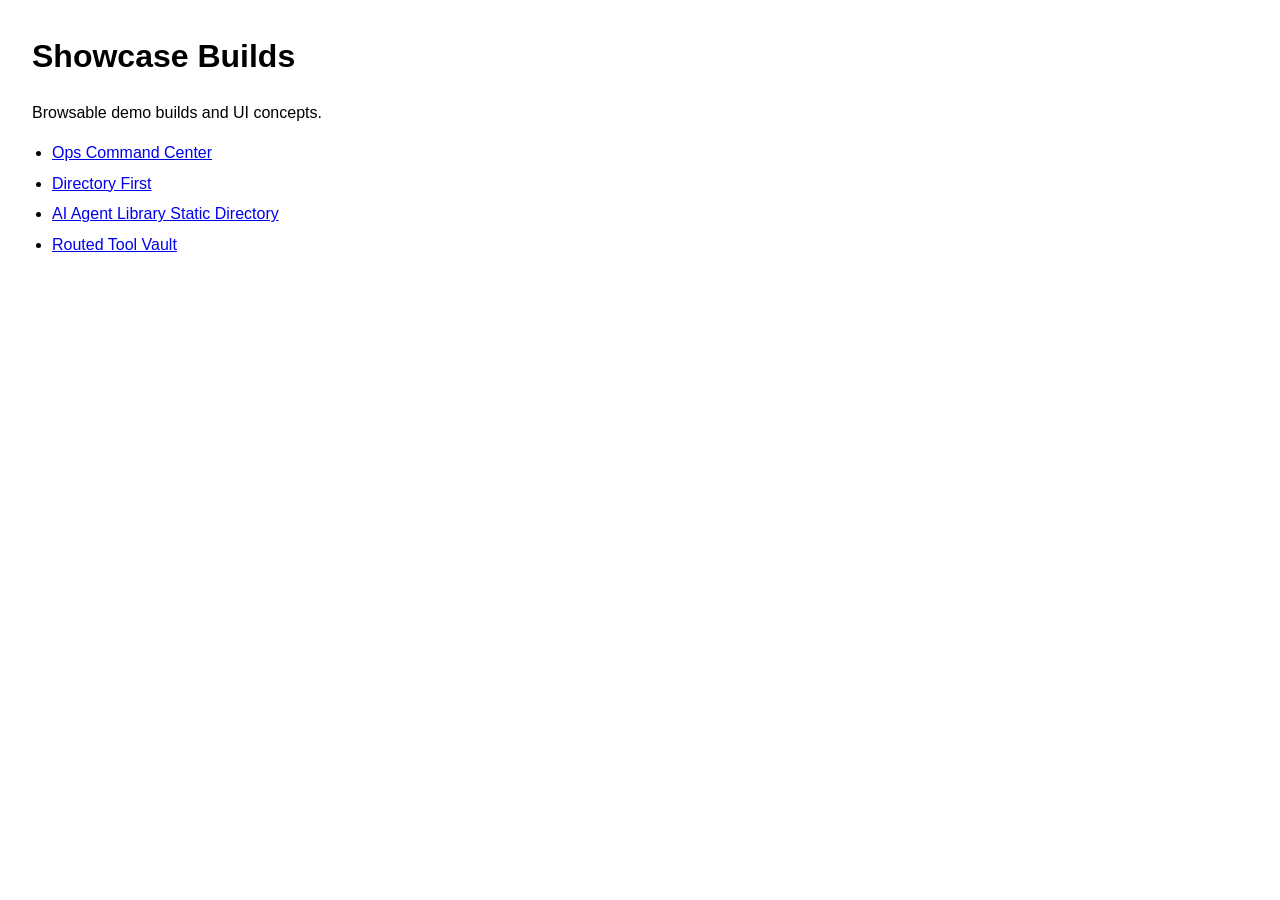
==== showcase/index.html @ b46eae2e "Simplify repo structure around directory, ai-tools, data, docs, and showcase" ====
<!doctype html>
<html lang="en">
<head>
  <meta charset="utf-8">
  <meta name="viewport" content="width=device-width, initial-scale=1">
  <title>Showcase Builds</title>
  <style>
    body {
      font-family: Arial, sans-serif;
      margin: 2rem;
      line-height: 1.5;
    }
    h1 {
      margin-top: 0;
    }
    ul {
      padding-left: 1.25rem;
    }
    li {
      margin: 0.4rem 0;
    }
  </style>
</head>
<body>
  <h1>Showcase Builds</h1>
  <p>Browsable demo builds and UI concepts.</p>

  <ul>
    <li><a href="./builds/ops-command-center/index.html">Ops Command Center</a></li>
    <li><a href="./builds/directory-first/index.html">Directory First</a></li>
    <li><a href="./builds/ai-agent-library-static/index.html">AI Agent Library Static Directory</a></li>
    <li><a href="./builds/routed-tool-vault/index.html">Routed Tool Vault</a></li>
  </ul>
</body>
</html>
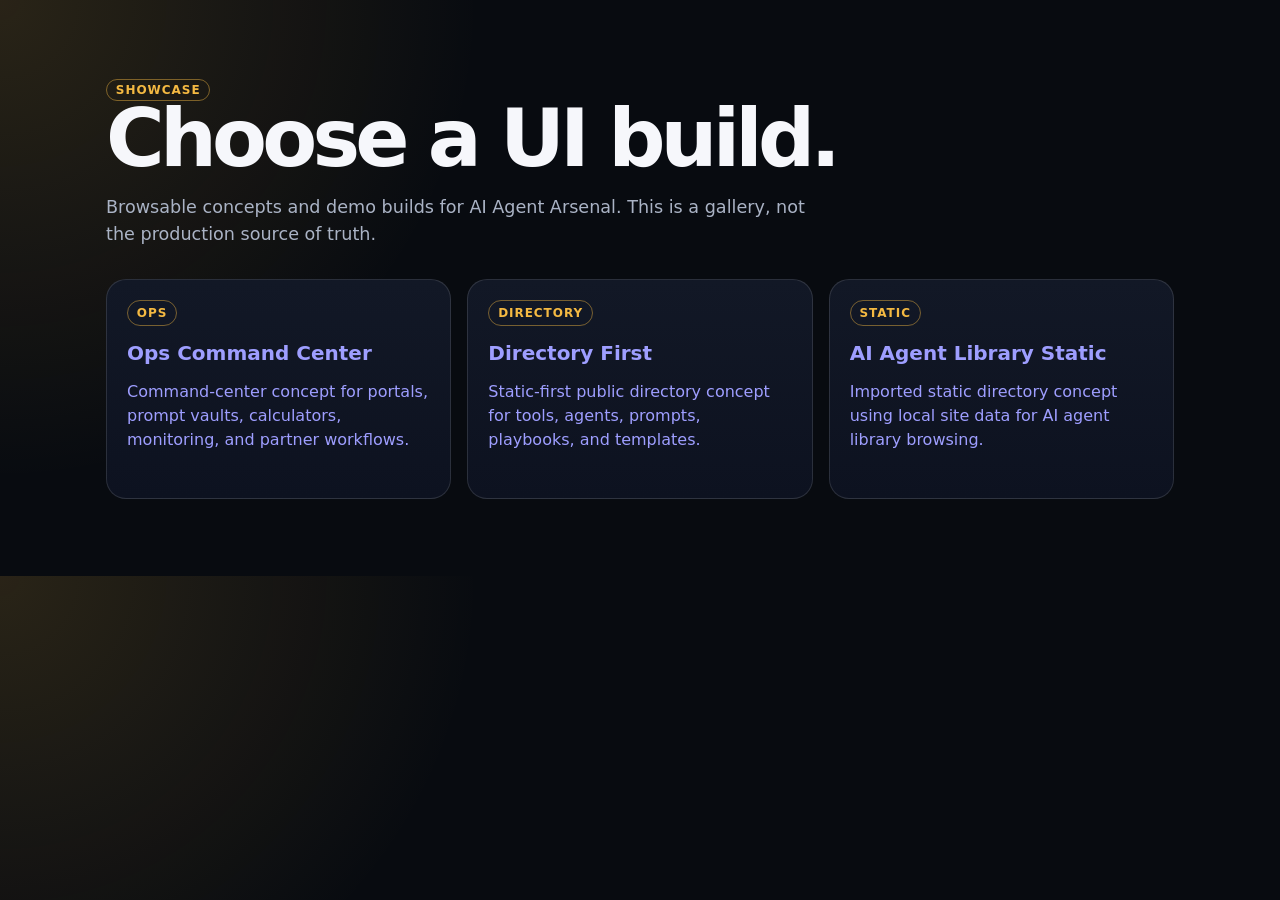
==== commit b1ce229d: "Update showcase index" ====
--- a/showcase/index.html
+++ b/showcase/index.html
@@ -3,33 +3,112 @@
 <head>
   <meta charset="utf-8">
   <meta name="viewport" content="width=device-width, initial-scale=1">
-  <title>Showcase Builds</title>
+  <title>Showcase Builds | AI Agent Arsenal</title>
   <style>
+    :root {
+      color-scheme: dark;
+      --bg: #080b10;
+      --panel: #121826;
+      --text: #f6f7fb;
+      --muted: #aab3c5;
+      --line: rgba(255, 255, 255, 0.12);
+      --accent: #f4b942;
+    }
+
+    * { box-sizing: border-box; }
+
     body {
-      font-family: Arial, sans-serif;
-      margin: 2rem;
+      margin: 0;
+      font-family: Inter, ui-sans-serif, system-ui, -apple-system, BlinkMacSystemFont, "Segoe UI", sans-serif;
       line-height: 1.5;
+      background: radial-gradient(circle at top left, rgba(244, 185, 66, 0.14), transparent 30rem), var(--bg);
+      color: var(--text);
     }
+
+    main {
+      max-width: 1100px;
+      margin: 0 auto;
+      padding: clamp(2rem, 6vw, 5rem) 1rem;
+    }
+
     h1 {
-      margin-top: 0;
+      margin: 0;
+      font-size: clamp(2.5rem, 8vw, 5rem);
+      line-height: 0.95;
+      letter-spacing: -0.06em;
     }
-    ul {
-      padding-left: 1.25rem;
+
+    p {
+      max-width: 720px;
+      color: var(--muted);
+      font-size: 1.1rem;
     }
-    li {
-      margin: 0.4rem 0;
+
+    .grid {
+      display: grid;
+      grid-template-columns: repeat(auto-fit, minmax(240px, 1fr));
+      gap: 1rem;
+      margin-top: 2rem;
+    }
+
+    .card {
+      display: flex;
+      flex-direction: column;
+      gap: 0.75rem;
+      min-height: 220px;
+      padding: 1.25rem;
+      border: 1px solid var(--line);
+      border-radius: 1.25rem;
+      background: linear-gradient(180deg, var(--panel), #0d1220);
+      text-decoration: none;
+    }
+
+    .card:hover {
+      border-color: rgba(244, 185, 66, 0.5);
+    }
+
+    .card strong {
+      font-size: 1.25rem;
+    }
+
+    .badge {
+      width: fit-content;
+      border: 1px solid rgba(244, 185, 66, 0.45);
+      border-radius: 999px;
+      padding: 0.18rem 0.55rem;
+      color: var(--accent);
+      font-size: 0.75rem;
+      font-weight: 800;
+      text-transform: uppercase;
+      letter-spacing: 0.08em;
     }
   </style>
 </head>
 <body>
-  <h1>Showcase Builds</h1>
-  <p>Browsable demo builds and UI concepts.</p>
+  <main>
+    <span class="badge">Showcase</span>
+    <h1>Choose a UI build.</h1>
+    <p>Browsable concepts and demo builds for AI Agent Arsenal. This is a gallery, not the production source of truth.</p>
 
-  <ul>
-    <li><a href="./builds/ops-command-center/index.html">Ops Command Center</a></li>
-    <li><a href="./builds/directory-first/index.html">Directory First</a></li>
-    <li><a href="./builds/ai-agent-library-static/index.html">AI Agent Library Static Directory</a></li>
-    <li><a href="./builds/routed-tool-vault/index.html">Routed Tool Vault</a></li>
-  </ul>
+    <section class="grid" aria-label="Available showcase builds">
+      <a class="card" href="./builds/ops-command-center/index.html">
+        <span class="badge">Ops</span>
+        <strong>Ops Command Center</strong>
+        <span>Command-center concept for portals, prompt vaults, calculators, monitoring, and partner workflows.</span>
+      </a>
+
+      <a class="card" href="./builds/directory-first/index.html">
+        <span class="badge">Directory</span>
+        <strong>Directory First</strong>
+        <span>Static-first public directory concept for tools, agents, prompts, playbooks, and templates.</span>
+      </a>
+
+      <a class="card" href="./builds/ai-agent-library-static/index.html">
+        <span class="badge">Static</span>
+        <strong>AI Agent Library Static</strong>
+        <span>Imported static directory concept using local site data for AI agent library browsing.</span>
+      </a>
+    </section>
+  </main>
 </body>
 </html>
